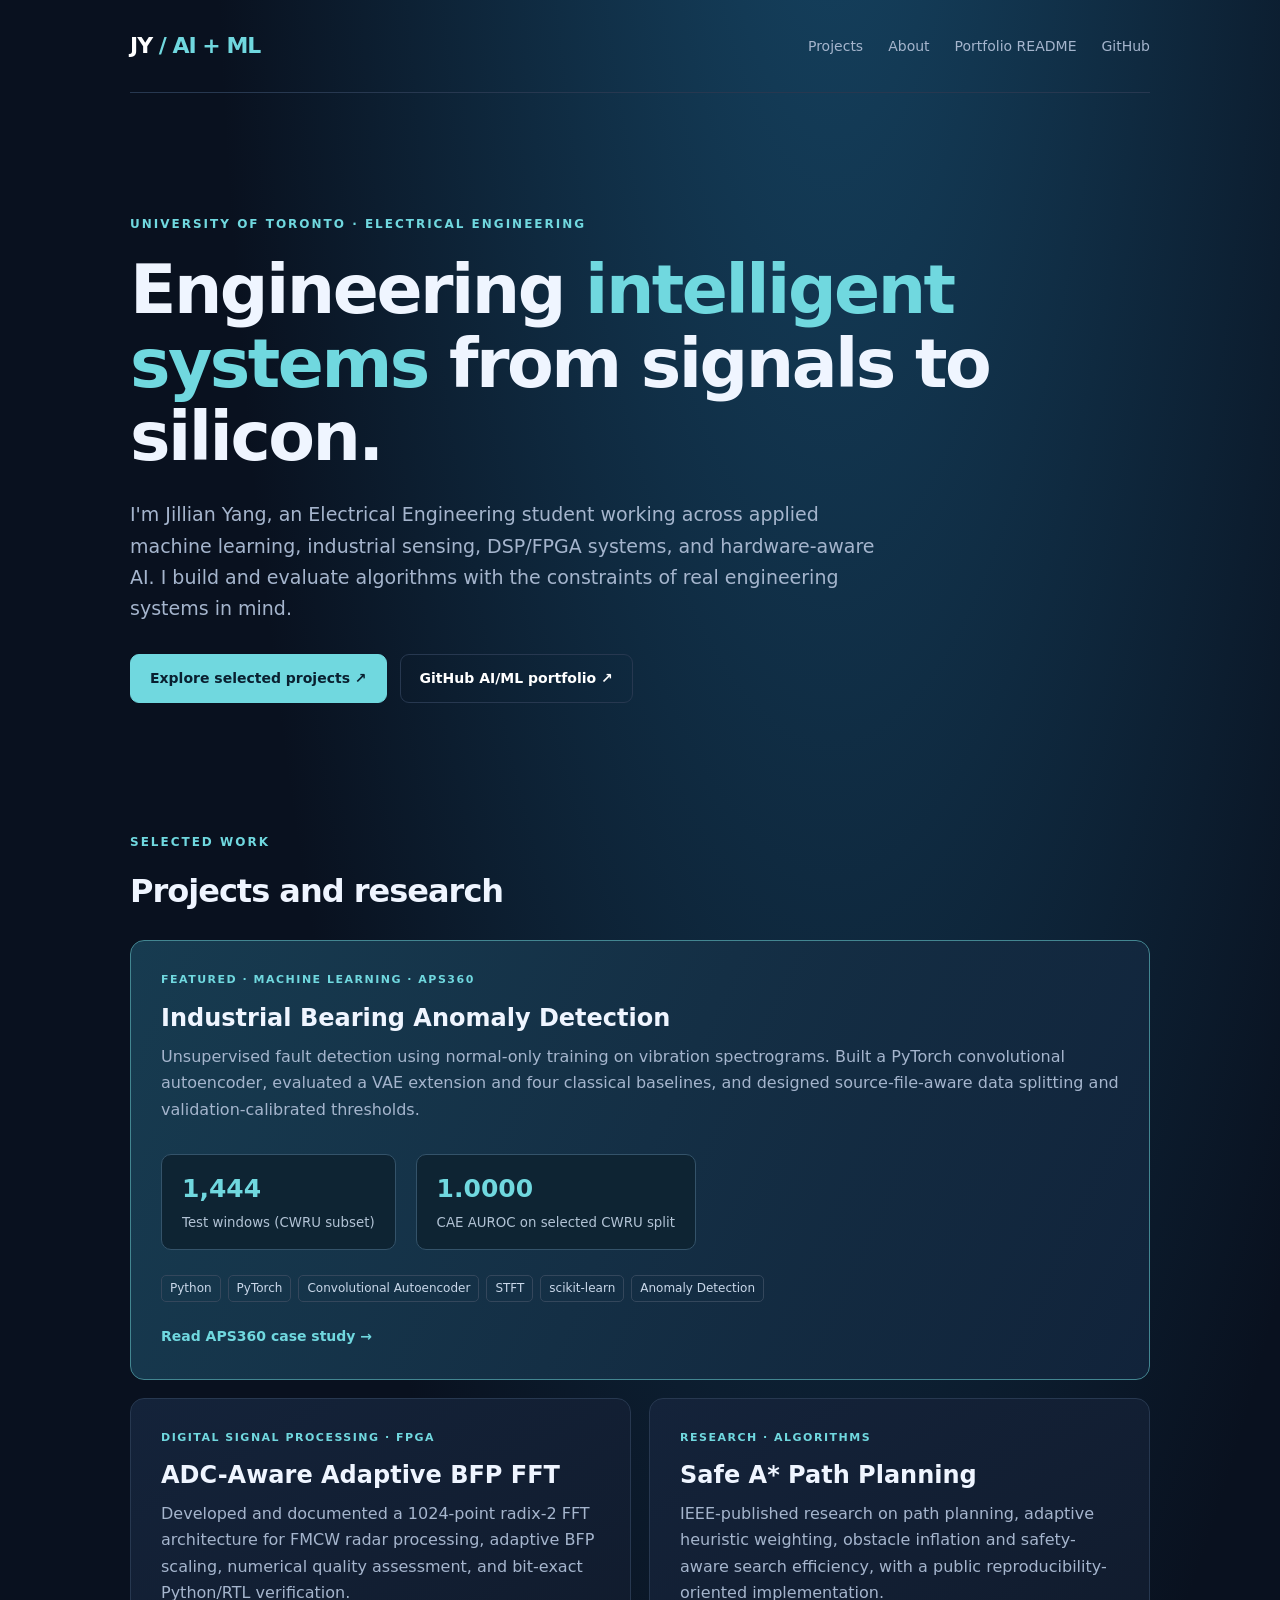
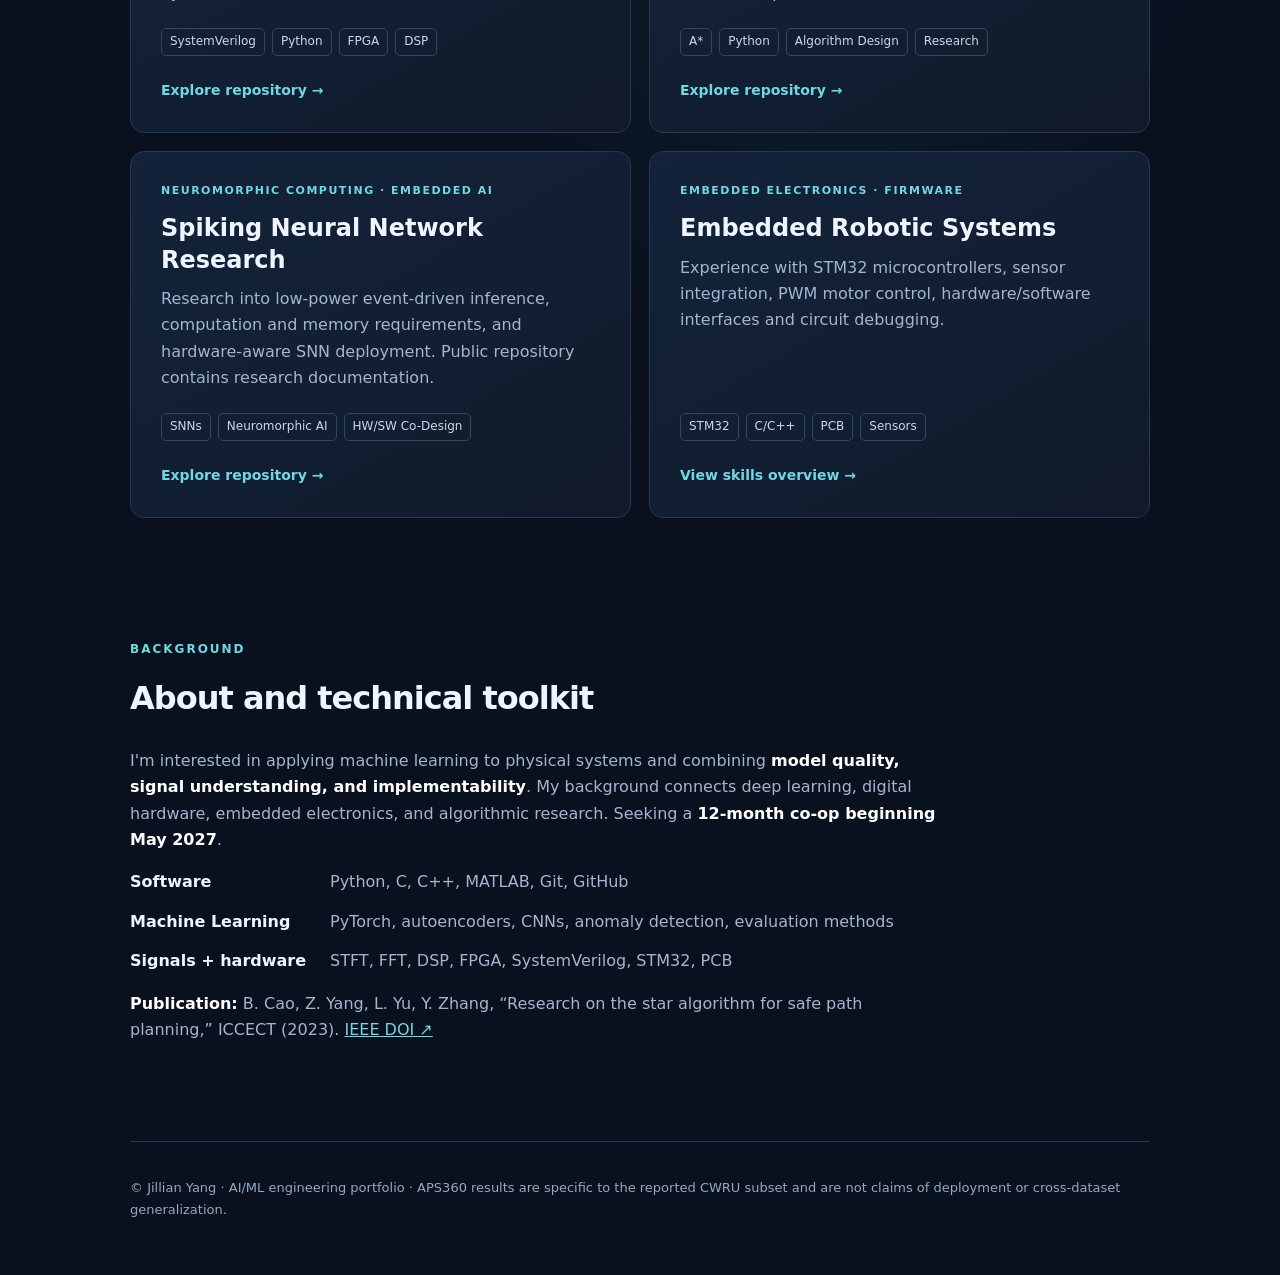
==== ai-ml/index.html @ 9b2e0191 "Add separate AI/ML job portfolio without changing existing site home" ====
<!doctype html>
<html lang="en"><head><meta charset="utf-8"><meta name="viewport" content="width=device-width,initial-scale=1">
<meta name="description" content="Jillian Yang — machine learning, signal processing, AI, and hardware-focused engineering portfolio.">
<title>Jillian Yang | AI & ML Engineering Portfolio</title>
<style>
:root{color-scheme:dark;--bg:#09111f;--card:#101d30;--stroke:#273850;--ink:#eff5ff;--muted:#a5b5cd;--accent:#70d8df}
*{box-sizing:border-box}html{scroll-behavior:smooth}body{margin:0;background:radial-gradient(ellipse at 65% -15%,#164665 0,transparent 53%),var(--bg);color:var(--ink);font:16px/1.65 system-ui,-apple-system,Segoe UI,Arial}
a{color:var(--accent)}.shell{max-width:1070px;padding:0 25px;margin:auto}.nav{display:flex;justify-content:space-between;align-items:center;padding:28px 0;border-bottom:1px solid var(--stroke)}.nav .brand{font-size:22px;font-weight:800;text-decoration:none;color:white;letter-spacing:-1px}.links{display:flex;gap:25px;flex-wrap:wrap}.links a{text-decoration:none;color:var(--muted);font-size:14px}.links a:hover{color:white}.hero{padding:110px 0 90px;max-width:870px}.eyebrow{font-size:12px;letter-spacing:2px;color:var(--accent);font-weight:750}.hero h1{font-size:clamp(40px,6vw,68px);line-height:1.08;letter-spacing:-2.5px;margin:18px 0 26px}.hero h1 span{color:var(--accent)}.lede{color:var(--muted);font-size:19px;max-width:750px}.buttons{display:flex;flex-wrap:wrap;gap:13px;margin-top:29px}.btn{display:inline-block;text-decoration:none;border:1px solid var(--stroke);padding:12px 19px;border-radius:9px;color:white;font-weight:650;font-size:14px}.btn.primary{background:var(--accent);border-color:var(--accent);color:#092030}.section{padding:28px 0 82px}.section h2{font-size:32px;letter-spacing:-1px;margin:4px 0 23px}.grid{display:grid;grid-template-columns:repeat(2,minmax(0,1fr));gap:18px}.card{border:1px solid var(--stroke);background:linear-gradient(150deg,#14233a,#101a2b);padding:30px;border-radius:14px;display:flex;flex-direction:column}.card.featured{grid-column:span 2;border-color:#438691;background:linear-gradient(115deg,#173b50,#11233a)}.tag{font-size:11px;letter-spacing:1.5px;color:var(--accent);font-weight:800}.card h3{font-size:24px;line-height:1.3;margin:13px 0 10px}.card p{color:var(--muted);margin:0 0 22px}.pills{display:flex;flex-wrap:wrap;gap:7px;margin:auto 0 23px}.pills span{border:1px solid #34475c;border-radius:5px;color:#cad8ea;padding:3px 8px;font-size:12px}.card a{font-weight:700;font-size:14px;text-decoration:none}.metrics{display:flex;gap:20px;flex-wrap:wrap;margin:9px 0 25px}.metric{padding:13px 20px;border:1px solid #34536a;border-radius:10px;background:#0e2433}.metric b{display:block;font-size:25px;color:var(--accent)}.metric small{color:#b2c3d5}.copy{max-width:810px;color:var(--muted)}.copy strong{color:white}.toolkit{display:grid;grid-template-columns:180px 1fr;gap:13px 20px}.toolkit dt{font-weight:800}.toolkit dd{margin:0;color:var(--muted)}.foot{padding:35px 0 55px;border-top:1px solid var(--stroke);color:#94a9bf;font-size:13px}@media(max-width:700px){.hero{padding:75px 0 55px}.nav{align-items:flex-start;gap:14px;flex-direction:column}.hero h1{letter-spacing:-1.1px}.grid{grid-template-columns:1fr}.card.featured{grid-column:auto}.toolkit{grid-template-columns:1fr;gap:1px}.toolkit dd{margin-bottom:13px}}
</style></head><body><div class="shell">
<nav class="nav"><a class="brand" href="#top">JY <span style="color:var(--accent)">/ AI + ML</span></a><div class="links"><a href="#projects">Projects</a><a href="#about">About</a><a href="https://github.com/Jillian06/Jillian06/blob/ai-ml-portfolio-2027/README.md">Portfolio README</a><a href="https://github.com/Jillian06">GitHub</a></div></nav>
<main>
<section class="hero" id="top"><p class="eyebrow">UNIVERSITY OF TORONTO · ELECTRICAL ENGINEERING</p>
<h1>Engineering <span>intelligent systems</span> from signals to silicon.</h1>
<p class="lede">I'm Jillian Yang, an Electrical Engineering student working across applied machine learning, industrial sensing, DSP/FPGA systems, and hardware-aware AI. I build and evaluate algorithms with the constraints of real engineering systems in mind.</p>
<div class="buttons"><a class="btn primary" href="#projects">Explore selected projects ↗</a><a class="btn" href="https://github.com/Jillian06/Jillian06/blob/ai-ml-portfolio-2027/README.md">GitHub AI/ML portfolio ↗</a></div></section>
<section id="projects" class="section"><p class="eyebrow">SELECTED WORK</p><h2>Projects and research</h2><div class="grid">
<article class="card featured"><div class="tag">FEATURED · MACHINE LEARNING · APS360</div><h3>Industrial Bearing Anomaly Detection</h3><p>Unsupervised fault detection using normal-only training on vibration spectrograms. Built a PyTorch convolutional autoencoder, evaluated a VAE extension and four classical baselines, and designed source-file-aware data splitting and validation-calibrated thresholds.</p>
<div class="metrics"><div class="metric"><b>1,444</b><small>Test windows (CWRU subset)</small></div><div class="metric"><b>1.0000</b><small>CAE AUROC on selected CWRU split</small></div></div>
<div class="pills"><span>Python</span><span>PyTorch</span><span>Convolutional Autoencoder</span><span>STFT</span><span>scikit-learn</span><span>Anomaly Detection</span></div>
<a href="https://github.com/Jillian06/Jillian06/blob/ai-ml-portfolio-2027/projects/aps360-bearing-anomaly-detection/README.md">Read APS360 case study →</a></article>
<article class="card"><div class="tag">DIGITAL SIGNAL PROCESSING · FPGA</div><h3>ADC-Aware Adaptive BFP FFT</h3><p>Developed and documented a 1024-point radix-2 FFT architecture for FMCW radar processing, adaptive BFP scaling, numerical quality assessment, and bit-exact Python/RTL verification.</p><div class="pills"><span>SystemVerilog</span><span>Python</span><span>FPGA</span><span>DSP</span></div><a href="https://github.com/Jillian06/fmcw-radar-bfp-fft">Explore repository →</a></article>
<article class="card"><div class="tag">RESEARCH · ALGORITHMS</div><h3>Safe A* Path Planning</h3><p>IEEE-published research on path planning, adaptive heuristic weighting, obstacle inflation and safety-aware search efficiency, with a public reproducibility-oriented implementation.</p><div class="pills"><span>A*</span><span>Python</span><span>Algorithm Design</span><span>Research</span></div><a href="https://github.com/Jillian06/safe-astar-path-planning">Explore repository →</a></article>
<article class="card"><div class="tag">NEUROMORPHIC COMPUTING · EMBEDDED AI</div><h3>Spiking Neural Network Research</h3><p>Research into low-power event-driven inference, computation and memory requirements, and hardware-aware SNN deployment. Public repository contains research documentation.</p><div class="pills"><span>SNNs</span><span>Neuromorphic AI</span><span>HW/SW Co-Design</span></div><a href="https://github.com/Jillian06/neuromorphic-snn-research">Explore repository →</a></article>
<article class="card"><div class="tag">EMBEDDED ELECTRONICS · FIRMWARE</div><h3>Embedded Robotic Systems</h3><p>Experience with STM32 microcontrollers, sensor integration, PWM motor control, hardware/software interfaces and circuit debugging.</p><div class="pills"><span>STM32</span><span>C/C++</span><span>PCB</span><span>Sensors</span></div><a href="https://github.com/Jillian06/Jillian06/blob/ai-ml-portfolio-2027/README.md">View skills overview →</a></article>
</div></section>
<section class="section" id="about"><p class="eyebrow">BACKGROUND</p><h2>About and technical toolkit</h2>
<p class="copy">I'm interested in applying machine learning to physical systems and combining <strong>model quality, signal understanding, and implementability</strong>. My background connects deep learning, digital hardware, embedded electronics, and algorithmic research. Seeking a <strong>12-month co-op beginning May 2027</strong>.</p>
<dl class="toolkit"><dt>Software</dt><dd>Python, C, C++, MATLAB, Git, GitHub</dd><dt>Machine Learning</dt><dd>PyTorch, autoencoders, CNNs, anomaly detection, evaluation methods</dd><dt>Signals + hardware</dt><dd>STFT, FFT, DSP, FPGA, SystemVerilog, STM32, PCB</dd></dl>
<p class="copy"><strong>Publication:</strong> B. Cao, Z. Yang, L. Yu, Y. Zhang, “Research on the star algorithm for safe path planning,” ICCECT (2023). <a href="https://doi.org/10.1109/ICCECT57938.2023.10141167">IEEE DOI ↗</a></p>
</section></main><footer class="foot">© Jillian Yang · AI/ML engineering portfolio · APS360 results are specific to the reported CWRU subset and are not claims of deployment or cross-dataset generalization.</footer></div></body></html>
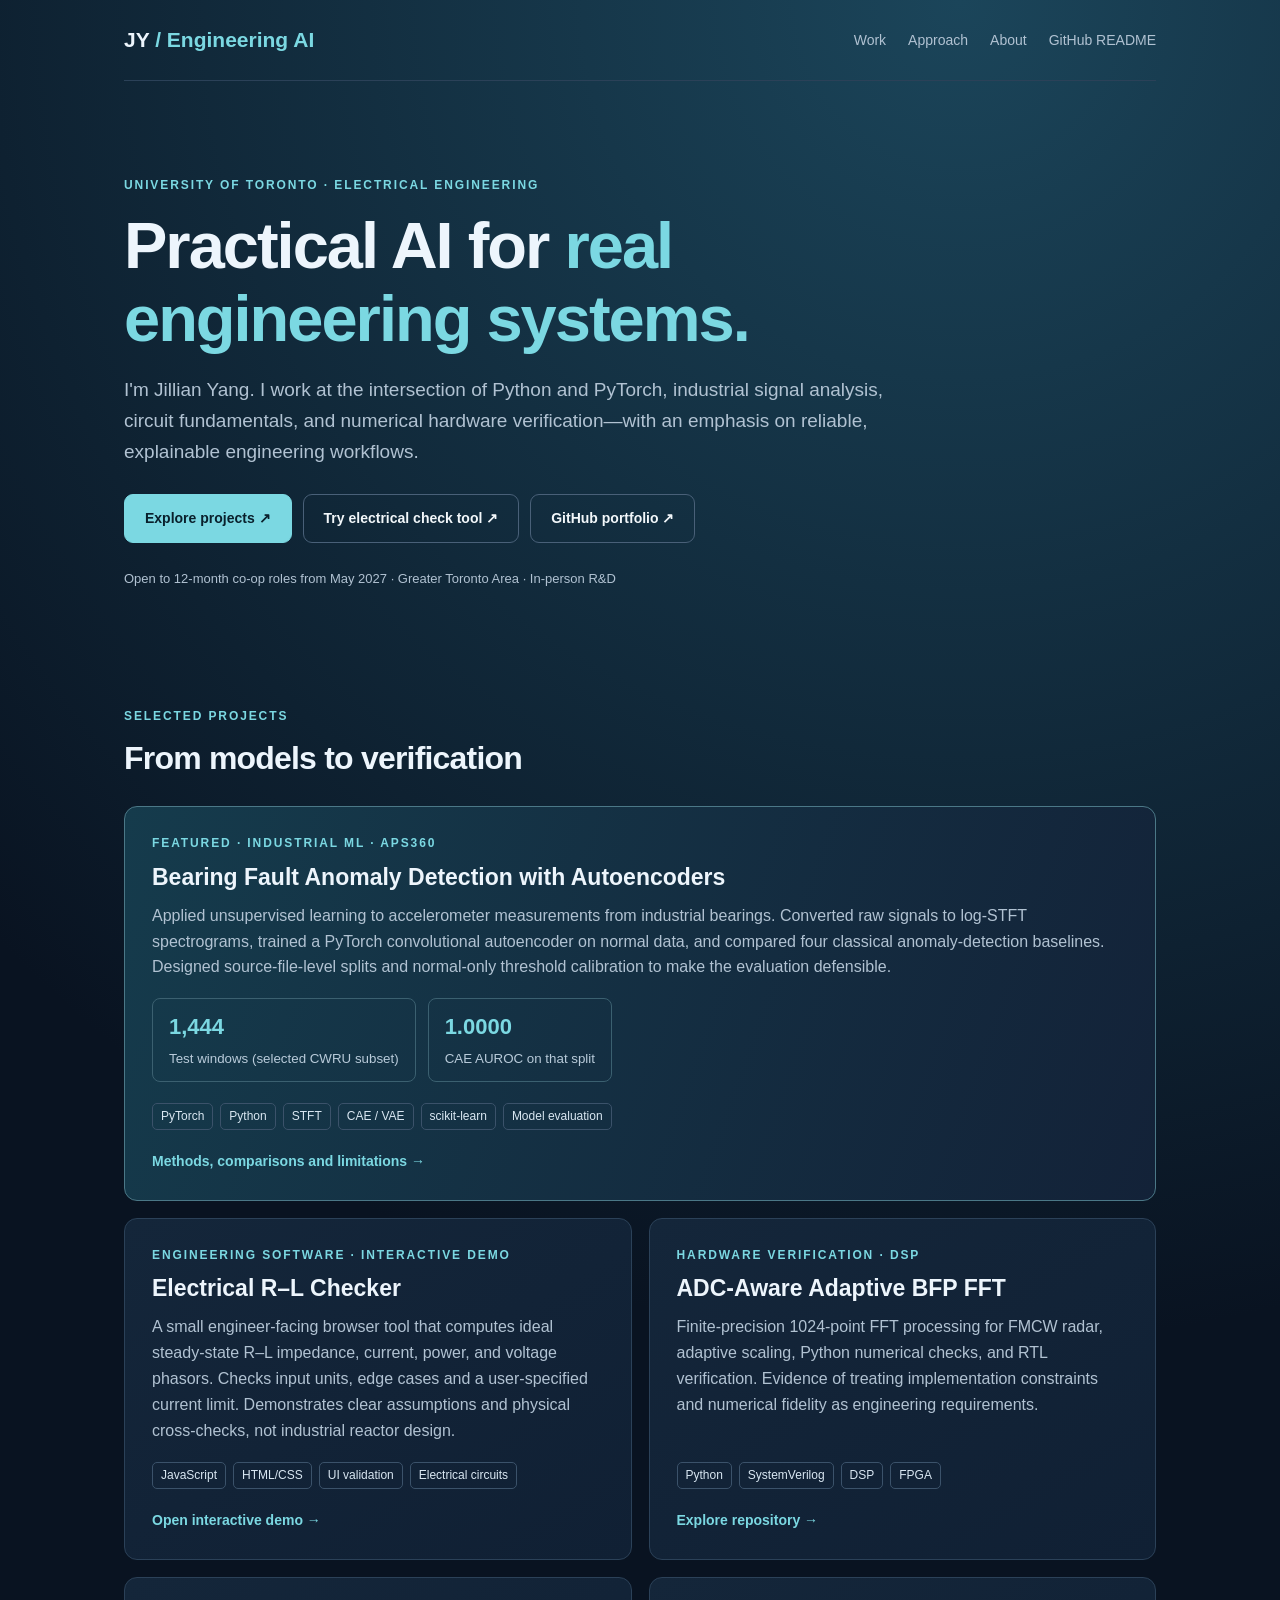
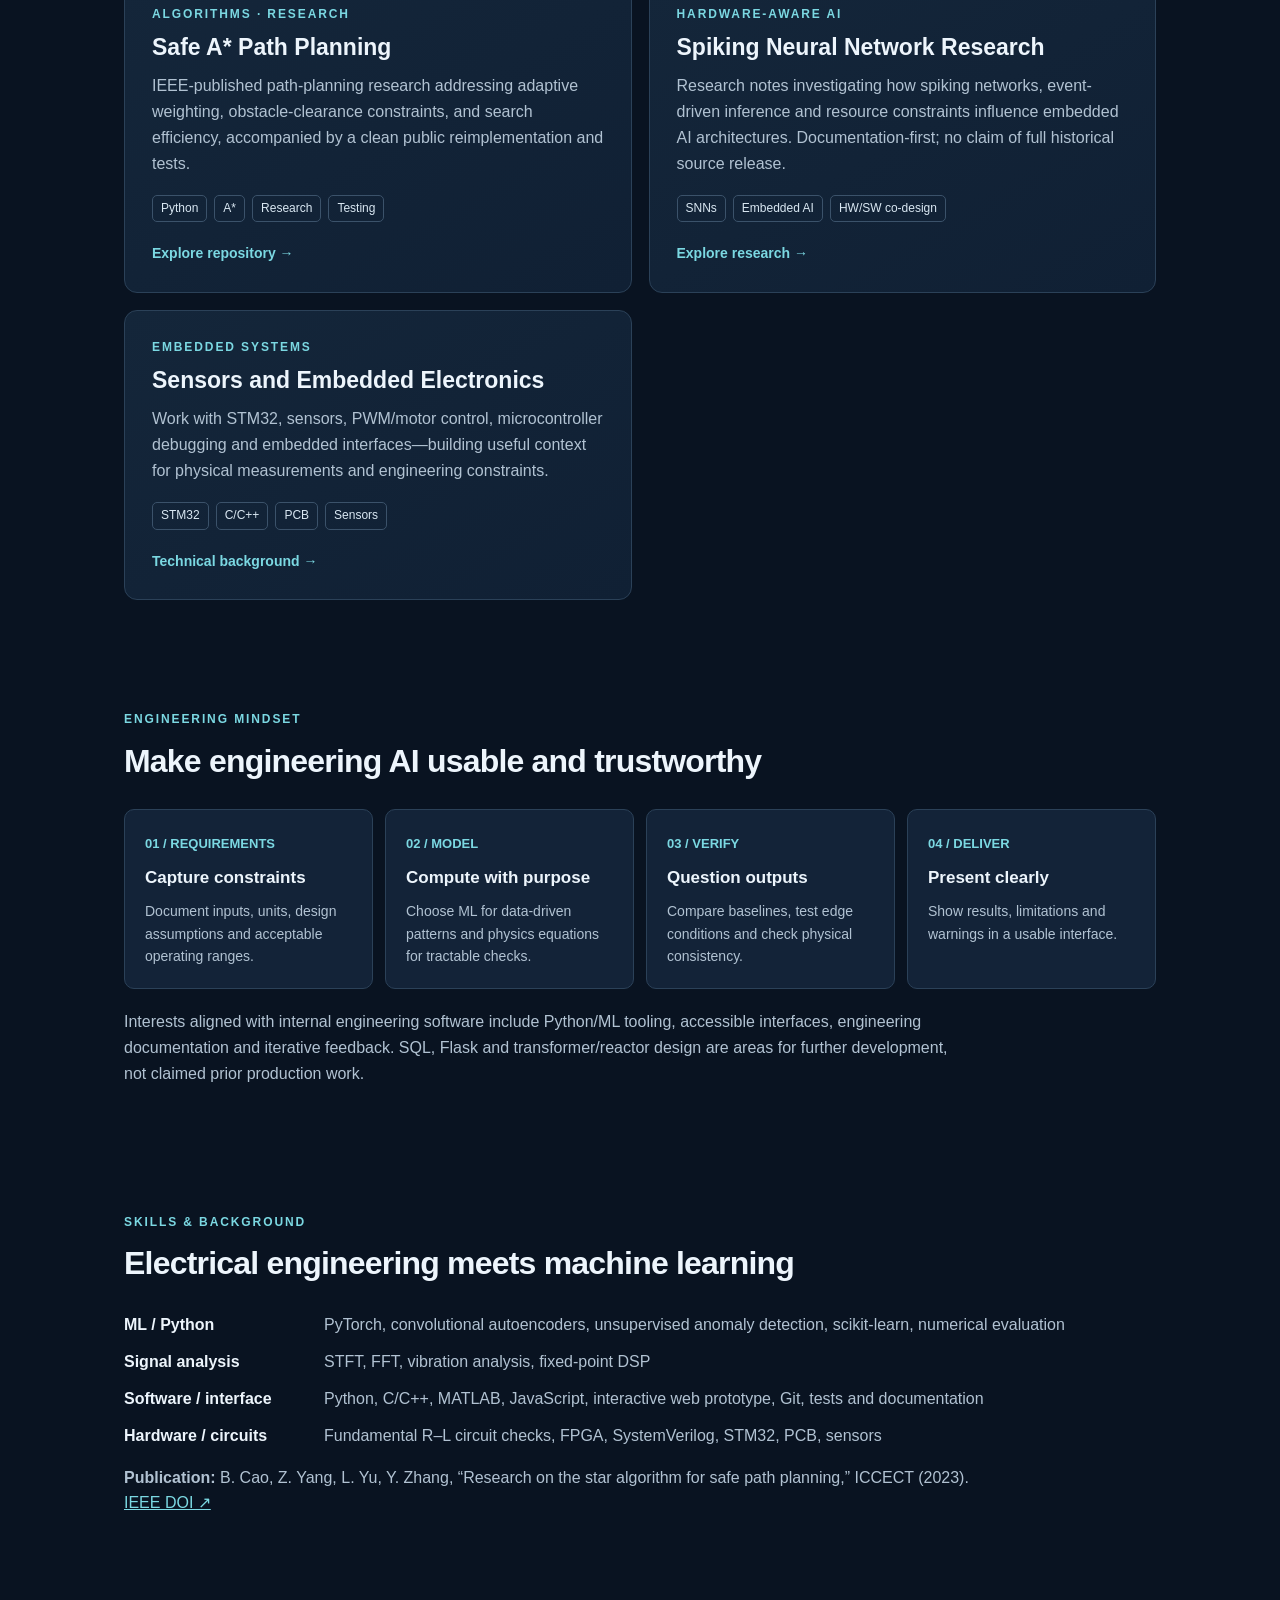
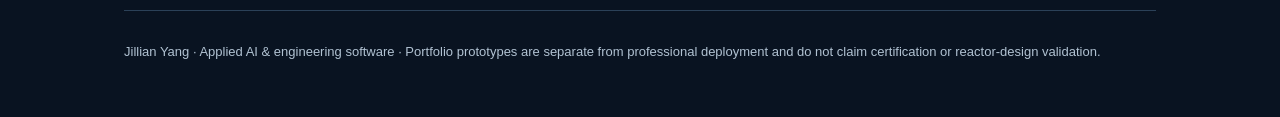
==== commit 3e467672: "Tailor AI ML portfolio for engineering software and industrial R&D" ====
--- a/ai-ml/index.html
+++ b/ai-ml/index.html
@@ -1,30 +1,12 @@
-<!doctype html>
-<html lang="en"><head><meta charset="utf-8"><meta name="viewport" content="width=device-width,initial-scale=1">
-<meta name="description" content="Jillian Yang — machine learning, signal processing, AI, and hardware-focused engineering portfolio.">
-<title>Jillian Yang | AI & ML Engineering Portfolio</title>
-<style>
-:root{color-scheme:dark;--bg:#09111f;--card:#101d30;--stroke:#273850;--ink:#eff5ff;--muted:#a5b5cd;--accent:#70d8df}
-*{box-sizing:border-box}html{scroll-behavior:smooth}body{margin:0;background:radial-gradient(ellipse at 65% -15%,#164665 0,transparent 53%),var(--bg);color:var(--ink);font:16px/1.65 system-ui,-apple-system,Segoe UI,Arial}
-a{color:var(--accent)}.shell{max-width:1070px;padding:0 25px;margin:auto}.nav{display:flex;justify-content:space-between;align-items:center;padding:28px 0;border-bottom:1px solid var(--stroke)}.nav .brand{font-size:22px;font-weight:800;text-decoration:none;color:white;letter-spacing:-1px}.links{display:flex;gap:25px;flex-wrap:wrap}.links a{text-decoration:none;color:var(--muted);font-size:14px}.links a:hover{color:white}.hero{padding:110px 0 90px;max-width:870px}.eyebrow{font-size:12px;letter-spacing:2px;color:var(--accent);font-weight:750}.hero h1{font-size:clamp(40px,6vw,68px);line-height:1.08;letter-spacing:-2.5px;margin:18px 0 26px}.hero h1 span{color:var(--accent)}.lede{color:var(--muted);font-size:19px;max-width:750px}.buttons{display:flex;flex-wrap:wrap;gap:13px;margin-top:29px}.btn{display:inline-block;text-decoration:none;border:1px solid var(--stroke);padding:12px 19px;border-radius:9px;color:white;font-weight:650;font-size:14px}.btn.primary{background:var(--accent);border-color:var(--accent);color:#092030}.section{padding:28px 0 82px}.section h2{font-size:32px;letter-spacing:-1px;margin:4px 0 23px}.grid{display:grid;grid-template-columns:repeat(2,minmax(0,1fr));gap:18px}.card{border:1px solid var(--stroke);background:linear-gradient(150deg,#14233a,#101a2b);padding:30px;border-radius:14px;display:flex;flex-direction:column}.card.featured{grid-column:span 2;border-color:#438691;background:linear-gradient(115deg,#173b50,#11233a)}.tag{font-size:11px;letter-spacing:1.5px;color:var(--accent);font-weight:800}.card h3{font-size:24px;line-height:1.3;margin:13px 0 10px}.card p{color:var(--muted);margin:0 0 22px}.pills{display:flex;flex-wrap:wrap;gap:7px;margin:auto 0 23px}.pills span{border:1px solid #34475c;border-radius:5px;color:#cad8ea;padding:3px 8px;font-size:12px}.card a{font-weight:700;font-size:14px;text-decoration:none}.metrics{display:flex;gap:20px;flex-wrap:wrap;margin:9px 0 25px}.metric{padding:13px 20px;border:1px solid #34536a;border-radius:10px;background:#0e2433}.metric b{display:block;font-size:25px;color:var(--accent)}.metric small{color:#b2c3d5}.copy{max-width:810px;color:var(--muted)}.copy strong{color:white}.toolkit{display:grid;grid-template-columns:180px 1fr;gap:13px 20px}.toolkit dt{font-weight:800}.toolkit dd{margin:0;color:var(--muted)}.foot{padding:35px 0 55px;border-top:1px solid var(--stroke);color:#94a9bf;font-size:13px}@media(max-width:700px){.hero{padding:75px 0 55px}.nav{align-items:flex-start;gap:14px;flex-direction:column}.hero h1{letter-spacing:-1.1px}.grid{grid-template-columns:1fr}.card.featured{grid-column:auto}.toolkit{grid-template-columns:1fr;gap:1px}.toolkit dd{margin-bottom:13px}}
-</style></head><body><div class="shell">
-<nav class="nav"><a class="brand" href="#top">JY <span style="color:var(--accent)">/ AI + ML</span></a><div class="links"><a href="#projects">Projects</a><a href="#about">About</a><a href="https://github.com/Jillian06/Jillian06/blob/ai-ml-portfolio-2027/README.md">Portfolio README</a><a href="https://github.com/Jillian06">GitHub</a></div></nav>
-<main>
-<section class="hero" id="top"><p class="eyebrow">UNIVERSITY OF TORONTO · ELECTRICAL ENGINEERING</p>
-<h1>Engineering <span>intelligent systems</span> from signals to silicon.</h1>
-<p class="lede">I'm Jillian Yang, an Electrical Engineering student working across applied machine learning, industrial sensing, DSP/FPGA systems, and hardware-aware AI. I build and evaluate algorithms with the constraints of real engineering systems in mind.</p>
-<div class="buttons"><a class="btn primary" href="#projects">Explore selected projects ↗</a><a class="btn" href="https://github.com/Jillian06/Jillian06/blob/ai-ml-portfolio-2027/README.md">GitHub AI/ML portfolio ↗</a></div></section>
-<section id="projects" class="section"><p class="eyebrow">SELECTED WORK</p><h2>Projects and research</h2><div class="grid">
-<article class="card featured"><div class="tag">FEATURED · MACHINE LEARNING · APS360</div><h3>Industrial Bearing Anomaly Detection</h3><p>Unsupervised fault detection using normal-only training on vibration spectrograms. Built a PyTorch convolutional autoencoder, evaluated a VAE extension and four classical baselines, and designed source-file-aware data splitting and validation-calibrated thresholds.</p>
-<div class="metrics"><div class="metric"><b>1,444</b><small>Test windows (CWRU subset)</small></div><div class="metric"><b>1.0000</b><small>CAE AUROC on selected CWRU split</small></div></div>
-<div class="pills"><span>Python</span><span>PyTorch</span><span>Convolutional Autoencoder</span><span>STFT</span><span>scikit-learn</span><span>Anomaly Detection</span></div>
-<a href="https://github.com/Jillian06/Jillian06/blob/ai-ml-portfolio-2027/projects/aps360-bearing-anomaly-detection/README.md">Read APS360 case study →</a></article>
-<article class="card"><div class="tag">DIGITAL SIGNAL PROCESSING · FPGA</div><h3>ADC-Aware Adaptive BFP FFT</h3><p>Developed and documented a 1024-point radix-2 FFT architecture for FMCW radar processing, adaptive BFP scaling, numerical quality assessment, and bit-exact Python/RTL verification.</p><div class="pills"><span>SystemVerilog</span><span>Python</span><span>FPGA</span><span>DSP</span></div><a href="https://github.com/Jillian06/fmcw-radar-bfp-fft">Explore repository →</a></article>
-<article class="card"><div class="tag">RESEARCH · ALGORITHMS</div><h3>Safe A* Path Planning</h3><p>IEEE-published research on path planning, adaptive heuristic weighting, obstacle inflation and safety-aware search efficiency, with a public reproducibility-oriented implementation.</p><div class="pills"><span>A*</span><span>Python</span><span>Algorithm Design</span><span>Research</span></div><a href="https://github.com/Jillian06/safe-astar-path-planning">Explore repository →</a></article>
-<article class="card"><div class="tag">NEUROMORPHIC COMPUTING · EMBEDDED AI</div><h3>Spiking Neural Network Research</h3><p>Research into low-power event-driven inference, computation and memory requirements, and hardware-aware SNN deployment. Public repository contains research documentation.</p><div class="pills"><span>SNNs</span><span>Neuromorphic AI</span><span>HW/SW Co-Design</span></div><a href="https://github.com/Jillian06/neuromorphic-snn-research">Explore repository →</a></article>
-<article class="card"><div class="tag">EMBEDDED ELECTRONICS · FIRMWARE</div><h3>Embedded Robotic Systems</h3><p>Experience with STM32 microcontrollers, sensor integration, PWM motor control, hardware/software interfaces and circuit debugging.</p><div class="pills"><span>STM32</span><span>C/C++</span><span>PCB</span><span>Sensors</span></div><a href="https://github.com/Jillian06/Jillian06/blob/ai-ml-portfolio-2027/README.md">View skills overview →</a></article>
-</div></section>
-<section class="section" id="about"><p class="eyebrow">BACKGROUND</p><h2>About and technical toolkit</h2>
-<p class="copy">I'm interested in applying machine learning to physical systems and combining <strong>model quality, signal understanding, and implementability</strong>. My background connects deep learning, digital hardware, embedded electronics, and algorithmic research. Seeking a <strong>12-month co-op beginning May 2027</strong>.</p>
-<dl class="toolkit"><dt>Software</dt><dd>Python, C, C++, MATLAB, Git, GitHub</dd><dt>Machine Learning</dt><dd>PyTorch, autoencoders, CNNs, anomaly detection, evaluation methods</dd><dt>Signals + hardware</dt><dd>STFT, FFT, DSP, FPGA, SystemVerilog, STM32, PCB</dd></dl>
-<p class="copy"><strong>Publication:</strong> B. Cao, Z. Yang, L. Yu, Y. Zhang, “Research on the star algorithm for safe path planning,” ICCECT (2023). <a href="https://doi.org/10.1109/ICCECT57938.2023.10141167">IEEE DOI ↗</a></p>
-</section></main><footer class="foot">© Jillian Yang · AI/ML engineering portfolio · APS360 results are specific to the reported CWRU subset and are not claims of deployment or cross-dataset generalization.</footer></div></body></html>+<!doctype html><html lang="en"><head><meta charset="utf-8"><meta name="viewport" content="width=device-width,initial-scale=1"><meta name="description" content="Jillian Yang — electrical engineering, industrial ML, physics-grounded validation, and engineering software."><title>Jillian Yang | Applied AI & Engineering Software</title><style>
+:root{color-scheme:dark;--bg:#091321;--card:#132338;--line:#2b4158;--ink:#edf5fc;--sub:#b1c2d2;--accent:#7bd8e2}*{box-sizing:border-box}html{scroll-behavior:smooth}body{margin:0;color:var(--ink);background:radial-gradient(circle at 75% 0%,#1b455a,transparent 39%),var(--bg);font:16px/1.62 -apple-system,BlinkMacSystemFont,Segoe UI,sans-serif}a{color:var(--accent)}.wrap{max-width:1080px;padding:0 24px;margin:auto}.nav{padding:23px 0;display:flex;justify-content:space-between;align-items:center;border-bottom:1px solid var(--line);gap:15px}.logo{font-weight:850;font-size:21px;text-decoration:none;color:var(--ink)}.navlinks{display:flex;gap:22px;flex-wrap:wrap}.navlinks a{color:var(--sub);text-decoration:none;font-size:14px}.hero{padding:83px 0 73px;max-width:900px}.eyebrow,.kicker{color:var(--accent);font-weight:800;letter-spacing:1.9px;font-size:12px;text-transform:uppercase}h1{font-size:clamp(39px,6vw,65px);line-height:1.12;letter-spacing:-2px;margin:15px 0}h1 span{color:var(--accent)}.intro{color:var(--sub);font-size:19px;max-width:770px}.buttons{display:flex;gap:11px;flex-wrap:wrap;margin-top:27px}.btn{padding:12px 20px;border:1px solid #496078;border-radius:9px;display:inline-block;color:#f2f7fa;text-decoration:none;font-size:14px;font-weight:700}.btn.primary{background:var(--accent);color:#09202c;border-color:var(--accent)}section{padding:32px 0 78px}h2{font-size:32px;margin:6px 0 22px;letter-spacing:-.8px}.grid{display:grid;grid-template-columns:repeat(2,minmax(0,1fr));gap:17px}.card{background:linear-gradient(150deg,#14263a,#102034);border:1px solid var(--line);border-radius:13px;padding:27px;display:flex;flex-direction:column}.featured{grid-column:span 2;background:linear-gradient(110deg,#153b4c,#132238);border-color:#4b7887}.card h3{font-size:23px;line-height:1.3;margin:9px 0 10px}.card p{color:var(--sub);margin:0 0 18px}.tags{display:flex;gap:7px;flex-wrap:wrap;margin:auto 0 20px}.tags span{font-size:12px;border:1px solid #3b526a;padding:3px 8px;border-radius:5px;color:#d9e7f2}.card a{font-size:14px;text-decoration:none;font-weight:750}.metrics{display:flex;gap:12px;flex-wrap:wrap;margin:0 0 21px}.metric{border:1px solid #3b6070;padding:10px 16px;border-radius:8px}.metric b{display:block;font-size:22px;color:var(--accent)}.metric small{color:#b9cbda}.flow{display:grid;grid-template-columns:repeat(4,1fr);gap:12px}.step{background:var(--card);border:1px solid var(--line);border-radius:10px;padding:20px}.step b{color:var(--accent);font-size:13px}.step h3{margin:8px 0;font-size:17px}.step p{color:var(--sub);font-size:14px;margin:0}.skills{display:grid;grid-template-columns:180px 1fr;gap:11px 20px}.skills dt{font-weight:800}.skills dd{color:var(--sub);margin:0}.fine{color:var(--sub);max-width:850px}footer{border-top:1px solid var(--line);padding:30px 0 55px;color:var(--sub);font-size:13px}@media(max-width:700px){.nav{align-items:flex-start;flex-direction:column}.hero{padding:60px 0 50px}h1{letter-spacing:-1px}.grid,.flow{grid-template-columns:1fr}.featured{grid-column:auto}.skills{grid-template-columns:1fr;gap:0}.skills dd{margin-bottom:14px}}</style></head><body><div class="wrap"><nav class="nav"><a class="logo" href="#top">JY <span style="color:#7bd8e2">/ Engineering AI</span></a><div class="navlinks"><a href="#work">Work</a><a href="#approach">Approach</a><a href="#about">About</a><a href="https://github.com/Jillian06/Jillian06/blob/ai-ml-portfolio-2027/README.md">GitHub README</a></div></nav>
+<main><div class="hero" id="top"><p class="eyebrow">UNIVERSITY OF TORONTO · ELECTRICAL ENGINEERING</p><h1>Practical AI for <span>real engineering systems.</span></h1><p class="intro">I'm Jillian Yang. I work at the intersection of Python and PyTorch, industrial signal analysis, circuit fundamentals, and numerical hardware verification—with an emphasis on reliable, explainable engineering workflows.</p><div class="buttons"><a class="btn primary" href="#work">Explore projects ↗</a><a class="btn" href="tools/rl-checker/">Try electrical check tool ↗</a><a class="btn" href="https://github.com/Jillian06/Jillian06/blob/ai-ml-portfolio-2027/README.md">GitHub portfolio ↗</a></div><p class="fine" style="font-size:13px;margin-top:25px">Open to 12-month co-op roles from May 2027 · Greater Toronto Area · In-person R&D</p></div>
+<section id="work"><div class="kicker">SELECTED PROJECTS</div><h2>From models to verification</h2><div class="grid">
+<article class="card featured"><div class="kicker">FEATURED · INDUSTRIAL ML · APS360</div><h3>Bearing Fault Anomaly Detection with Autoencoders</h3><p>Applied unsupervised learning to accelerometer measurements from industrial bearings. Converted raw signals to log-STFT spectrograms, trained a PyTorch convolutional autoencoder on normal data, and compared four classical anomaly-detection baselines. Designed source-file-level splits and normal-only threshold calibration to make the evaluation defensible.</p><div class="metrics"><div class="metric"><b>1,444</b><small>Test windows (selected CWRU subset)</small></div><div class="metric"><b>1.0000</b><small>CAE AUROC on that split</small></div></div><div class="tags"><span>PyTorch</span><span>Python</span><span>STFT</span><span>CAE / VAE</span><span>scikit-learn</span><span>Model evaluation</span></div><a href="https://github.com/Jillian06/Jillian06/blob/ai-ml-portfolio-2027/projects/aps360-bearing-anomaly-detection/README.md">Methods, comparisons and limitations →</a></article>
+<article class="card"><div class="kicker">ENGINEERING SOFTWARE · INTERACTIVE DEMO</div><h3>Electrical R–L Checker</h3><p>A small engineer-facing browser tool that computes ideal steady-state R–L impedance, current, power, and voltage phasors. Checks input units, edge cases and a user-specified current limit. Demonstrates clear assumptions and physical cross-checks, not industrial reactor design.</p><div class="tags"><span>JavaScript</span><span>HTML/CSS</span><span>UI validation</span><span>Electrical circuits</span></div><a href="tools/rl-checker/">Open interactive demo →</a></article>
+<article class="card"><div class="kicker">HARDWARE VERIFICATION · DSP</div><h3>ADC-Aware Adaptive BFP FFT</h3><p>Finite-precision 1024-point FFT processing for FMCW radar, adaptive scaling, Python numerical checks, and RTL verification. Evidence of treating implementation constraints and numerical fidelity as engineering requirements.</p><div class="tags"><span>Python</span><span>SystemVerilog</span><span>DSP</span><span>FPGA</span></div><a href="https://github.com/Jillian06/fmcw-radar-bfp-fft">Explore repository →</a></article>
+<article class="card"><div class="kicker">ALGORITHMS · RESEARCH</div><h3>Safe A* Path Planning</h3><p>IEEE-published path-planning research addressing adaptive weighting, obstacle-clearance constraints, and search efficiency, accompanied by a clean public reimplementation and tests.</p><div class="tags"><span>Python</span><span>A*</span><span>Research</span><span>Testing</span></div><a href="https://github.com/Jillian06/safe-astar-path-planning">Explore repository →</a></article>
+<article class="card"><div class="kicker">HARDWARE-AWARE AI</div><h3>Spiking Neural Network Research</h3><p>Research notes investigating how spiking networks, event-driven inference and resource constraints influence embedded AI architectures. Documentation-first; no claim of full historical source release.</p><div class="tags"><span>SNNs</span><span>Embedded AI</span><span>HW/SW co-design</span></div><a href="https://github.com/Jillian06/neuromorphic-snn-research">Explore research →</a></article>
+<article class="card"><div class="kicker">EMBEDDED SYSTEMS</div><h3>Sensors and Embedded Electronics</h3><p>Work with STM32, sensors, PWM/motor control, microcontroller debugging and embedded interfaces—building useful context for physical measurements and engineering constraints.</p><div class="tags"><span>STM32</span><span>C/C++</span><span>PCB</span><span>Sensors</span></div><a href="https://github.com/Jillian06/Jillian06/blob/ai-ml-portfolio-2027/README.md">Technical background →</a></article></div></section>
+<section id="approach"><div class="kicker">ENGINEERING MINDSET</div><h2>Make engineering AI usable and trustworthy</h2><div class="flow"><div class="step"><b>01 / REQUIREMENTS</b><h3>Capture constraints</h3><p>Document inputs, units, design assumptions and acceptable operating ranges.</p></div><div class="step"><b>02 / MODEL</b><h3>Compute with purpose</h3><p>Choose ML for data-driven patterns and physics equations for tractable checks.</p></div><div class="step"><b>03 / VERIFY</b><h3>Question outputs</h3><p>Compare baselines, test edge conditions and check physical consistency.</p></div><div class="step"><b>04 / DELIVER</b><h3>Present clearly</h3><p>Show results, limitations and warnings in a usable interface.</p></div></div><p class="fine" style="margin-top:20px">Interests aligned with internal engineering software include Python/ML tooling, accessible interfaces, engineering documentation and iterative feedback. SQL, Flask and transformer/reactor design are areas for further development, not claimed prior production work.</p></section>
+<section id="about"><div class="kicker">SKILLS & BACKGROUND</div><h2>Electrical engineering meets machine learning</h2><dl class="skills"><dt>ML / Python</dt><dd>PyTorch, convolutional autoencoders, unsupervised anomaly detection, scikit-learn, numerical evaluation</dd><dt>Signal analysis</dt><dd>STFT, FFT, vibration analysis, fixed-point DSP</dd><dt>Software / interface</dt><dd>Python, C/C++, MATLAB, JavaScript, interactive web prototype, Git, tests and documentation</dd><dt>Hardware / circuits</dt><dd>Fundamental R–L circuit checks, FPGA, SystemVerilog, STM32, PCB, sensors</dd></dl><p class="fine"><strong>Publication:</strong> B. Cao, Z. Yang, L. Yu, Y. Zhang, “Research on the star algorithm for safe path planning,” ICCECT (2023). <a href="https://doi.org/10.1109/ICCECT57938.2023.10141167">IEEE DOI ↗</a></p></section></main><footer>Jillian Yang · Applied AI & engineering software · Portfolio prototypes are separate from professional deployment and do not claim certification or reactor-design validation.</footer></div></body></html>
